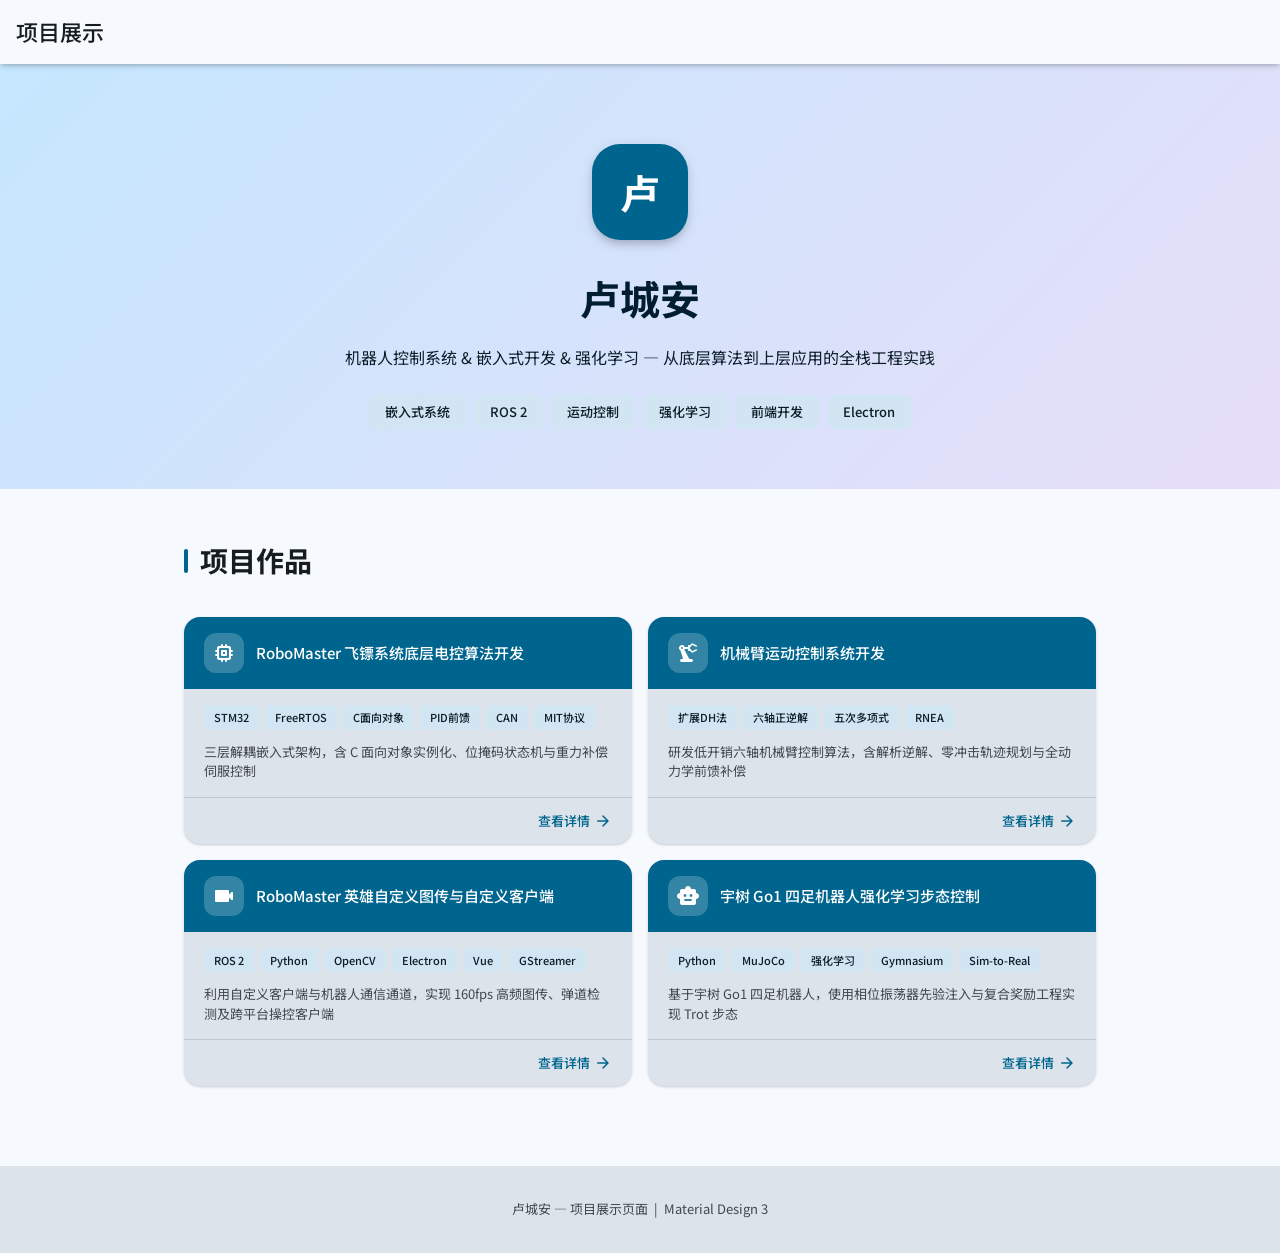
==== index.html @ 8b9c4f70 "初始化项目展示网页 — MD3风格多页面结构 - index.html: 主页摘要卡片导航 - project1-4.html: 四个项目独立详情页 - style.css: 共享MD3样式系统 - " ====
<!DOCTYPE html>
<html lang="zh-CN">
<head>
  <meta charset="UTF-8">
  <meta name="viewport" content="width=device-width, initial-scale=1.0">
  <title>卢城安 - 项目展示</title>
  <link rel="preconnect" href="https://fonts.googleapis.com">
  <link rel="preconnect" href="https://fonts.gstatic.com" crossorigin>
  <link href="https://fonts.googleapis.com/css2?family=Noto+Sans+SC:wght@300;400;500;700&display=swap" rel="stylesheet">
  <link href="https://fonts.googleapis.com/icon?family=Material+Icons+Round" rel="stylesheet">
  <link rel="stylesheet" href="style.css">
</head>
<body>

  <!-- Top App Bar -->
  <header class="top-app-bar">
    <span class="title">项目展示</span>
  </header>

  <!-- Hero -->
  <section class="hero">
    <div class="hero-avatar">卢</div>
    <h1 class="hero-name">卢城安</h1>
    <p class="hero-subtitle">机器人控制系统 & 嵌入式开发 & 强化学习 — 从底层算法到上层应用的全栈工程实践</p>
    <div class="hero-tags">
      <span class="hero-tag">嵌入式系统</span>
      <span class="hero-tag">ROS 2</span>
      <span class="hero-tag">运动控制</span>
      <span class="hero-tag">强化学习</span>
      <span class="hero-tag">前端开发</span>
      <span class="hero-tag">Electron</span>
    </div>
  </section>

  <!-- Projects -->
  <section class="projects-section">
    <h2 class="section-title">项目作品</h2>
    <div class="projects-grid">

      <!-- 1. 飞镖 -->
      <a class="summary-card" href="project1.html">
        <div class="summary-card-header">
          <div class="summary-card-icon"><span class="material-icons-round">memory</span></div>
          <div class="summary-card-title">RoboMaster 飞镖系统底层电控算法开发</div>
        </div>
        <div class="summary-card-body">
          <div class="summary-card-tech">
            <span class="tech-chip">STM32</span>
            <span class="tech-chip">FreeRTOS</span>
            <span class="tech-chip">C面向对象</span>
            <span class="tech-chip">PID前馈</span>
            <span class="tech-chip">CAN</span>
            <span class="tech-chip">MIT协议</span>
          </div>
          <p class="summary-card-desc">三层解耦嵌入式架构，含 C 面向对象实例化、位掩码状态机与重力补偿伺服控制</p>
        </div>
        <div class="summary-card-footer">
          <span>查看详情</span>
          <span class="material-icons-round">arrow_forward</span>
        </div>
      </a>

      <!-- 2. 机械臂 -->
      <a class="summary-card" href="project2.html">
        <div class="summary-card-header">
          <div class="summary-card-icon"><span class="material-icons-round">precision_manufacturing</span></div>
          <div class="summary-card-title">机械臂运动控制系统开发</div>
        </div>
        <div class="summary-card-body">
          <div class="summary-card-tech">
            <span class="tech-chip">扩展DH法</span>
            <span class="tech-chip">六轴正逆解</span>
            <span class="tech-chip">五次多项式</span>
            <span class="tech-chip">RNEA</span>
          </div>
          <p class="summary-card-desc">研发低开销六轴机械臂控制算法，含解析逆解、零冲击轨迹规划与全动力学前馈补偿</p>
        </div>
        <div class="summary-card-footer">
          <span>查看详情</span>
          <span class="material-icons-round">arrow_forward</span>
        </div>
      </a>

      <!-- 3. 英雄 -->
      <a class="summary-card" href="project3.html">
        <div class="summary-card-header">
          <div class="summary-card-icon"><span class="material-icons-round">videocam</span></div>
          <div class="summary-card-title">RoboMaster 英雄自定义图传与自定义客户端</div>
        </div>
        <div class="summary-card-body">
          <div class="summary-card-tech">
            <span class="tech-chip">ROS 2</span>
            <span class="tech-chip">Python</span>
            <span class="tech-chip">OpenCV</span>
            <span class="tech-chip">Electron</span>
            <span class="tech-chip">Vue</span>
            <span class="tech-chip">GStreamer</span>
          </div>
          <p class="summary-card-desc">利用自定义客户端与机器人通信通道，实现 160fps 高频图传、弹道检测及跨平台操控客户端</p>
        </div>
        <div class="summary-card-footer">
          <span>查看详情</span>
          <span class="material-icons-round">arrow_forward</span>
        </div>
      </a>

      <!-- 4. 宇树 -->
      <a class="summary-card" href="project4.html">
        <div class="summary-card-header">
          <div class="summary-card-icon"><span class="material-icons-round">smart_toy</span></div>
          <div class="summary-card-title">宇树 Go1 四足机器人强化学习步态控制</div>
        </div>
        <div class="summary-card-body">
          <div class="summary-card-tech">
            <span class="tech-chip">Python</span>
            <span class="tech-chip">MuJoCo</span>
            <span class="tech-chip">强化学习</span>
            <span class="tech-chip">Gymnasium</span>
            <span class="tech-chip">Sim-to-Real</span>
          </div>
          <p class="summary-card-desc">基于宇树 Go1 四足机器人，使用相位振荡器先验注入与复合奖励工程实现 Trot 步态</p>
        </div>
        <div class="summary-card-footer">
          <span>查看详情</span>
          <span class="material-icons-round">arrow_forward</span>
        </div>
      </a>

    </div>
  </section>

  <!-- Footer -->
  <footer class="footer">
    <p>卢城安 — 项目展示页面 &nbsp;|&nbsp; Material Design 3</p>
  </footer>

  <!-- FAB -->
  <div class="fab" onclick="window.scrollTo({top:0,behavior:'smooth'})" title="返回顶部">
    <span class="material-icons-round">arrow_upward</span>
  </div>

  <script>
    // Ripple on cards
    document.querySelectorAll('.summary-card').forEach(card => {
      card.addEventListener('click', function(e) {
        const rect = this.getBoundingClientRect();
        const ripple = document.createElement('span');
        ripple.className = 'ripple';
        const size = Math.max(rect.width, rect.height);
        ripple.style.width = ripple.style.height = size + 'px';
        ripple.style.left = (e.clientX - rect.left - size/2) + 'px';
        ripple.style.top = (e.clientY - rect.top - size/2) + 'px';
        this.appendChild(ripple);
        setTimeout(() => ripple.remove(), 600);
      });
    });

    // FAB visibility
    const fab = document.querySelector('.fab');
    window.addEventListener('scroll', () => {
      fab.style.opacity = window.scrollY > 300 ? '1' : '0';
      fab.style.pointerEvents = window.scrollY > 300 ? 'auto' : 'none';
    });
    fab.style.opacity = '0';
    fab.style.pointerEvents = 'none';
  </script>
</body>
</html>
---- style.css ----
/* ===== MD3 Color System ===== */
:root {
  --md-primary: #00658e;
  --md-on-primary: #ffffff;
  --md-primary-container: #c5e7ff;
  --md-on-primary-container: #001e2d;
  --md-secondary: #4f616e;
  --md-on-secondary: #ffffff;
  --md-secondary-container: #d2e5f2;
  --md-on-secondary-container: #0a1e28;
  --md-tertiary: #615a7c;
  --md-on-tertiary: #ffffff;
  --md-tertiary-container: #e7def8;
  --md-on-tertiary-container: #1d1635;
  --md-surface: #f6fafe;
  --md-on-surface: #171c1f;
  --md-surface-variant: #dde3ea;
  --md-surface-variant-low: #f0f3f7;
  --md-on-surface-variant: #41484d;
  --md-outline: #717880;
  --md-outline-variant: #c1c7ce;
  --md-elevation-1: 0 1px 3px 0 rgba(0,0,0,0.15), 0 1px 2px -1px rgba(0,0,0,0.15);
  --md-elevation-2: 0 2px 6px 0 rgba(0,0,0,0.15), 0 3px 4px -2px rgba(0,0,0,0.15);
  --md-elevation-3: 0 4px 12px 0 rgba(0,0,0,0.15), 0 6px 8px -4px rgba(0,0,0,0.15);
  --md-radius-xs: 4px;
  --md-radius-sm: 8px;
  --md-radius-md: 12px;
  --md-radius-lg: 16px;
  --md-radius-xl: 28px;
  --md-radius-full: 9999px;
}
@media (prefers-color-scheme: dark) {
  :root {
    --md-primary: #7cd2ff;
    --md-on-primary: #00344d;
    --md-primary-container: #004c6c;
    --md-on-primary-container: #c5e7ff;
    --md-secondary: #b6c9d7;
    --md-on-secondary: #21323e;
    --md-secondary-container: #32424e;
    --md-on-secondary-container: #d2e5f2;
    --md-tertiary: #cac1e5;
    --md-on-tertiary: #322b4a;
    --md-tertiary-container: #494162;
    --md-on-tertiary-container: #e7def8;
    --md-surface: #0e1316;
    --md-on-surface: #e0e3e6;
    --md-surface-variant: #41484d;
    --md-surface-variant-low: #1c2024;
    --md-on-surface-variant: #c1c7ce;
    --md-outline: #8b9198;
    --md-outline-variant: #41484d;
    --md-elevation-1: 0 1px 3px 0 rgba(0,0,0,0.3), 0 1px 2px -1px rgba(0,0,0,0.3);
    --md-elevation-2: 0 2px 6px 0 rgba(0,0,0,0.3), 0 3px 4px -2px rgba(0,0,0,0.3);
    --md-elevation-3: 0 4px 12px 0 rgba(0,0,0,0.3), 0 6px 8px -4px rgba(0,0,0,0.3);
  }
}

/* ===== Base ===== */
*, *::before, *::after { box-sizing: border-box; margin: 0; padding: 0; }
html { scroll-behavior: smooth; }
body {
  font-family: 'Noto Sans SC', system-ui, sans-serif;
  background: var(--md-surface);
  color: var(--md-on-surface);
  line-height: 1.7;
  min-height: 100vh;
  -webkit-font-smoothing: antialiased;
}

/* ===== Top App Bar ===== */
.top-app-bar {
  position: sticky;
  top: 0;
  z-index: 50;
  background: var(--md-surface);
  height: 64px;
  display: flex;
  align-items: center;
  padding: 0 16px;
  gap: 8px;
  box-shadow: var(--md-elevation-2);
}
.top-app-bar .title {
  font-size: 22px;
  font-weight: 500;
  color: var(--md-on-surface);
}
.top-app-bar .icon-btn {
  width: 48px; height: 48px;
  display: flex; align-items: center; justify-content: center;
  border-radius: var(--md-radius-full);
  color: var(--md-on-surface-variant);
  transition: background 0.2s;
  cursor: pointer;
  text-decoration: none;
}
.top-app-bar .icon-btn:hover { background: rgba(28,27,31,0.08); }

/* ===== Hero ===== */
.hero {
  padding: 80px 24px 60px;
  text-align: center;
  background: linear-gradient(135deg, var(--md-primary-container), var(--md-tertiary-container));
}
.hero-avatar {
  width: 96px; height: 96px;
  background: var(--md-primary);
  color: var(--md-on-primary);
  border-radius: var(--md-radius-xl);
  display: inline-flex; align-items: center; justify-content: center;
  font-size: 40px; font-weight: 700;
  margin-bottom: 24px;
  box-shadow: var(--md-elevation-3);
}
.hero-name {
  font-size: 40px;
  font-weight: 700;
  color: var(--md-on-primary-container);
  margin-bottom: 12px;
}
.hero-subtitle {
  font-size: 16px;
  color: var(--md-on-secondary-container);
  max-width: 600px;
  margin: 0 auto;
  font-weight: 400;
}
.hero-tags {
  display: flex;
  justify-content: center;
  gap: 8px;
  margin-top: 24px;
  flex-wrap: wrap;
}
.hero-tag {
  background: var(--md-secondary-container);
  color: var(--md-on-secondary-container);
  padding: 6px 16px;
  border-radius: var(--md-radius-sm);
  font-size: 13px;
  font-weight: 500;
}

/* ===== Section Title ===== */
.section-title {
  font-size: 28px;
  font-weight: 700;
  color: var(--md-on-surface);
  margin-bottom: 32px;
  padding-left: 16px;
  position: relative;
}
.section-title::before {
  content: '';
  position: absolute;
  left: 0; top: 50%;
  width: 4px; height: 24px;
  background: var(--md-primary);
  border-radius: 2px;
  transform: translateY(-50%);
}

/* ===== Projects Grid (Main Page) ===== */
.projects-section {
  max-width: 960px;
  margin: 0 auto;
  padding: 48px 24px 80px;
}
.projects-grid {
  display: grid;
  grid-template-columns: 1fr;
  gap: 16px;
}
@media (min-width: 720px) {
  .projects-grid { grid-template-columns: repeat(2, 1fr); }
}

/* ===== Small Summary Card ===== */
.summary-card {
  background: var(--md-surface-variant);
  border-radius: var(--md-radius-lg);
  overflow: hidden;
  box-shadow: var(--md-elevation-1);
  transition: box-shadow 0.3s, transform 0.2s;
  cursor: pointer;
  position: relative;
  display: flex;
  flex-direction: column;
  text-decoration: none;
  color: inherit;
}
.summary-card:hover {
  box-shadow: var(--md-elevation-3);
  transform: translateY(-4px);
}
.summary-card-header {
  background: var(--md-primary);
  color: var(--md-on-primary);
  padding: 16px 20px;
  display: flex;
  align-items: center;
  gap: 12px;
}
.summary-card-icon {
  width: 40px; height: 40px;
  background: rgba(255,255,255,0.2);
  border-radius: var(--md-radius-md);
  display: flex; align-items: center; justify-content: center;
  font-size: 22px;
}
.summary-card-title {
  font-size: 15px;
  font-weight: 500;
  line-height: 1.35;
}
.summary-card-body {
  padding: 16px 20px;
  display: flex;
  flex-direction: column;
  gap: 12px;
  flex: 1;
}
.summary-card-tech {
  display: flex;
  gap: 6px;
  flex-wrap: wrap;
}
.tech-chip {
  background: var(--md-secondary-container);
  color: var(--md-on-secondary-container);
  padding: 3px 10px;
  border-radius: var(--md-radius-xs);
  font-size: 11px;
  font-weight: 500;
}
.summary-card-desc {
  font-size: 13px;
  color: var(--md-on-surface-variant);
  line-height: 1.5;
}
.summary-card-footer {
  display: flex;
  align-items: center;
  justify-content: flex-end;
  padding: 12px 20px;
  border-top: 1px solid var(--md-outline-variant);
  color: var(--md-primary);
  font-size: 13px;
  font-weight: 500;
  gap: 4px;
}
.summary-card-footer .material-icons-round { font-size: 18px; }

/* ===== Scroll animation ===== */
.summary-card {
  opacity: 0;
  transform: translateY(20px);
  animation: cardIn 0.5s forwards;
}
.summary-card:nth-child(1) { animation-delay: 0.1s; }
.summary-card:nth-child(2) { animation-delay: 0.2s; }
.summary-card:nth-child(3) { animation-delay: 0.3s; }
.summary-card:nth-child(4) { animation-delay: 0.4s; }
@keyframes cardIn {
  to { opacity: 1; transform: translateY(0); }
}

/* ===== Ripple ===== */
.ripple {
  position: absolute;
  border-radius: 50%;
  background: rgba(0,101,142,0.12);
  transform: scale(0);
  animation: rippleAnim 0.6s linear;
  pointer-events: none;
}
@keyframes rippleAnim {
  to { transform: scale(4); opacity: 0; }
}

/* ===== Detail Page ===== */
.detail-page {
  max-width: 900px;
  margin: 0 auto;
  padding: 32px 24px 80px;
}
.detail-hero {
  background: var(--md-primary);
  color: var(--md-on-primary);
  padding: 32px 28px;
  border-radius: var(--md-radius-lg);
  display: flex;
  align-items: center;
  gap: 20px;
  margin-bottom: 32px;
  box-shadow: var(--md-elevation-2);
}
.detail-hero-icon {
  width: 56px; height: 56px;
  background: rgba(255,255,255,0.2);
  border-radius: var(--md-radius-md);
  display: flex; align-items: center; justify-content: center;
  font-size: 28px;
}
.detail-hero-text { flex: 1; }
.detail-hero-title {
  font-size: 24px;
  font-weight: 700;
  line-height: 1.4;
  margin-bottom: 8px;
}
.detail-hero-subtitle {
  font-size: 14px;
  opacity: 0.85;
}
.detail-hero-tech {
  display: flex;
  gap: 6px;
  flex-wrap: wrap;
  margin-top: 12px;
}
.detail-hero-tech .tech-chip {
  background: rgba(255,255,255,0.2);
  color: var(--md-on-primary);
}

/* ===== Detail Sections ===== */
.detail-section {
  background: var(--md-surface-variant);
  border-radius: var(--md-radius-lg);
  padding: 24px;
  margin-bottom: 24px;
  box-shadow: var(--md-elevation-1);
}
.detail-section-title {
  font-size: 18px;
  font-weight: 700;
  color: var(--md-primary);
  margin-bottom: 16px;
  display: flex;
  align-items: center;
  gap: 8px;
}
.detail-section-title .material-icons-round {
  font-size: 20px;
}
.detail-subsection {
  margin-bottom: 20px;
}
.detail-subsection:last-child { margin-bottom: 0; }
.detail-subsection-title {
  font-size: 15px;
  font-weight: 600;
  color: var(--md-on-surface);
  margin-bottom: 8px;
}
.detail-text {
  font-size: 14px;
  color: var(--md-on-surface-variant);
  line-height: 1.8;
}

/* ===== Bullet Points ===== */
.bullet-list {
  list-style: none;
}
.bullet-list li {
  position: relative;
  padding-left: 24px;
  margin-bottom: 12px;
  font-size: 14px;
  color: var(--md-on-surface);
  line-height: 1.7;
}
.bullet-list li::before {
  content: '';
  position: absolute;
  left: 0; top: 8px;
  width: 8px; height: 8px;
  background: var(--md-primary);
  border-radius: var(--md-radius-full);
}

/* ===== Code Block (with Prism.js) ===== */
.code-block {
  border-radius: var(--md-radius-sm);
  margin: 12px 0;
  border: 1px solid rgba(255,255,255,0.08);
  font-size: 13px;
  line-height: 1.55;
}
/* Prism overrides: match our padding/rounding */
pre.code-block[class*="language-"] {
  padding: 16px 20px;
  margin: 12px 0;
  border-radius: var(--md-radius-sm);
  border: 1px solid rgba(255,255,255,0.08);
  font-size: 13px;
  line-height: 1.55;
  overflow-x: auto;
}
code[class*="language-"] {
  font-family: 'Courier New', Consolas, monospace;
  font-size: 13px;
}

/* ===== Tables ===== */
.detail-table {
  width: 100%;
  border-collapse: collapse;
  margin: 12px 0;
  font-size: 13px;
}
.detail-table th {
  background: var(--md-primary-container);
  color: var(--md-on-primary-container);
  padding: 10px 16px;
  text-align: left;
  font-weight: 500;
  border-radius: var(--md-radius-xs);
}
.detail-table td {
  padding: 10px 16px;
  color: var(--md-on-surface-variant);
  border-bottom: 1px solid var(--md-outline-variant);
}
.detail-table tr:last-child td { border-bottom: none; }

/* ===== Media Section ===== */
.detail-media {
  background: var(--md-surface-variant);
  border-radius: var(--md-radius-lg);
  padding: 24px;
  margin-bottom: 24px;
  box-shadow: var(--md-elevation-1);
}
.detail-media-title {
  font-size: 18px;
  font-weight: 700;
  color: var(--md-primary);
  margin-bottom: 16px;
  display: flex;
  align-items: center;
  gap: 8px;
}
.detail-media-title .material-icons-round { font-size: 20px; }
.detail-media video,
.detail-media img {
  width: 100%;
  border-radius: var(--md-radius-md);
  box-shadow: var(--md-elevation-1);
}
.media-grid {
  display: grid;
  gap: 16px;
  grid-template-columns: 1fr;
}
@media (min-width: 560px) {
  .media-grid.grid-2 { grid-template-columns: 1fr 1fr; }
}
.media-item-title {
  font-size: 13px;
  color: var(--md-outline);
  margin-bottom: 8px;
  font-weight: 500;
}

/* ===== FAB ===== */
.fab {
  position: fixed;
  bottom: 24px;
  right: 24px;
  width: 56px; height: 56px;
  background: var(--md-primary-container);
  color: var(--md-on-primary-container);
  border-radius: var(--md-radius-lg);
  display: flex; align-items: center; justify-content: center;
  box-shadow: var(--md-elevation-3);
  cursor: pointer;
  transition: box-shadow 0.2s, transform 0.2s, opacity 0.3s;
  z-index: 40;
}
.fab:hover {
  box-shadow: 0 8px 16px rgba(0,0,0,0.2);
  transform: scale(1.05);
}

/* ===== Footer ===== */
.footer {
  background: var(--md-surface-variant);
  text-align: center;
  padding: 32px 24px;
  font-size: 13px;
  color: var(--md-on-surface-variant);
}

/* ===== Page Transition ===== */
.page-enter {
  animation: pageSlideIn 0.35s ease forwards;
}
@keyframes pageSlideIn {
  from { opacity: 0; transform: translateX(40px); }
  to { opacity: 1; transform: translateX(0); }
}
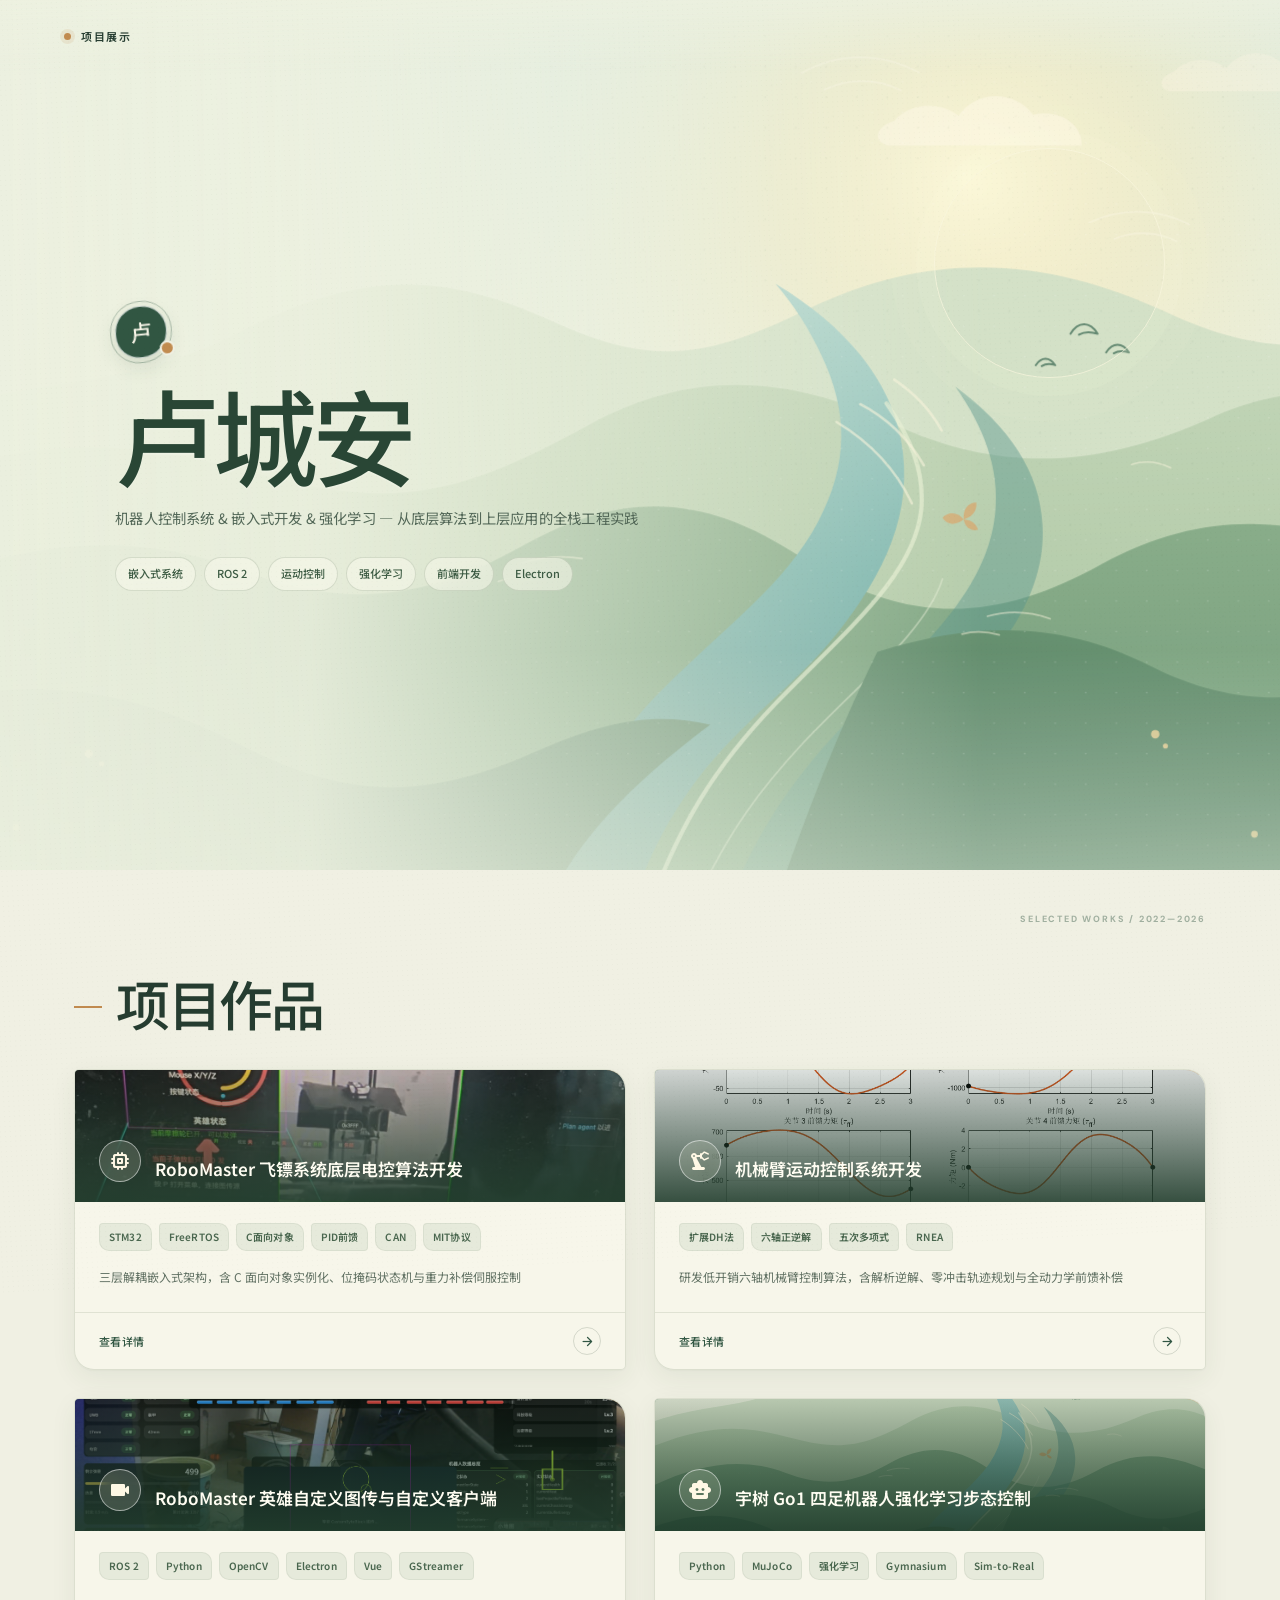
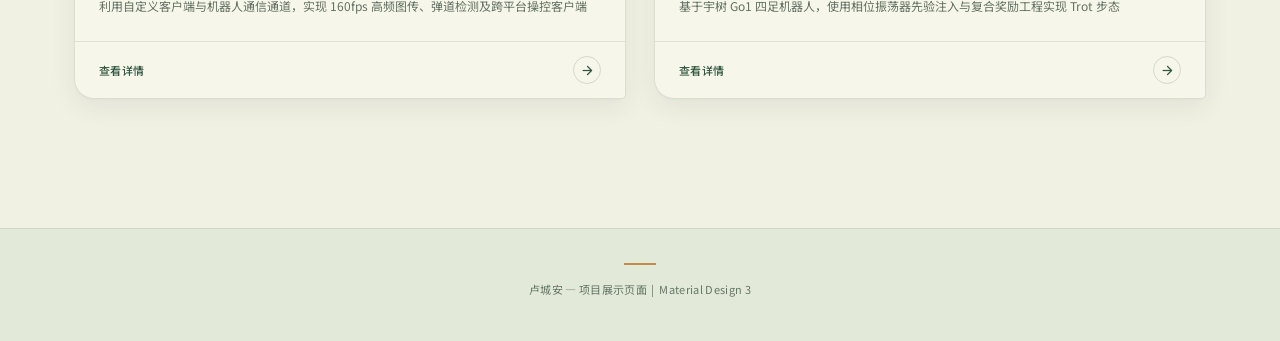
==== commit a32013d2: "Apply storybook-inspired visual system while preserving portfolio content" ====
--- a/index.html
+++ b/index.html
@@ -6,11 +6,12 @@
   <title>卢城安 - 项目展示</title>
   <link rel="preconnect" href="https://fonts.googleapis.com">
   <link rel="preconnect" href="https://fonts.gstatic.com" crossorigin>
-  <link href="https://fonts.googleapis.com/css2?family=Noto+Sans+SC:wght@300;400;500;700&display=swap" rel="stylesheet">
+  <link href="https://fonts.googleapis.com/css2?family=DM+Sans:wght@400;500;600;700&family=Playfair+Display:ital,wght@0,500;0,600;1,500;1,600&family=Noto+Sans+SC:wght@300;400;500;600;700&display=swap" rel="stylesheet">
   <link href="https://fonts.googleapis.com/icon?family=Material+Icons+Round" rel="stylesheet">
   <link rel="stylesheet" href="style.css">
+  <link rel="stylesheet" href="portfolio.css">
 </head>
-<body>
+<body class="portfolio-home">
 
   <!-- Top App Bar -->
   <header class="top-app-bar">
@@ -164,5 +165,6 @@
     fab.style.opacity = '0';
     fab.style.pointerEvents = 'none';
   </script>
+  <script defer src="portfolio.js"></script>
 </body>
 </html>
--- a/portfolio.css
+++ b/portfolio.css
@@ -0,0 +1,739 @@
+/* ProjectShow — storybook-inspired visual system
+   Content and navigation remain in the original HTML pages. */
+:root {
+  color-scheme: light;
+  --paper: #f0f0e3;
+  --paper-light: #f8f6eb;
+  --paper-deep: #e1e8d5;
+  --ink: #253c30;
+  --ink-soft: #53695a;
+  --ink-muted: #788676;
+  --moss: #58795d;
+  --moss-deep: #315642;
+  --moss-pale: #dce7d4;
+  --water: #8dbab2;
+  --gold: #c18b4f;
+  --line: rgba(43, 66, 49, .17);
+  --line-strong: rgba(43, 66, 49, .28);
+  --shadow-soft: 0 18px 50px rgba(48, 70, 48, .08);
+  --shadow-card: 0 8px 26px rgba(48, 70, 48, .07), 0 1px 2px rgba(48, 70, 48, .04);
+  --ease-book: cubic-bezier(.22, 1, .36, 1);
+  --md-primary: var(--moss-deep);
+  --md-on-primary: #fffdf3;
+  --md-primary-container: var(--moss-pale);
+  --md-on-primary-container: var(--ink);
+  --md-secondary: var(--ink-soft);
+  --md-on-secondary: #fffdf3;
+  --md-secondary-container: #e4e8d9;
+  --md-on-secondary-container: var(--ink);
+  --md-tertiary: #94744e;
+  --md-on-tertiary: #fffdf3;
+  --md-tertiary-container: #f0e1c8;
+  --md-on-tertiary-container: #4b3928;
+  --md-surface: var(--paper);
+  --md-on-surface: var(--ink);
+  --md-surface-variant: var(--paper-light);
+  --md-surface-variant-low: #eeefe2;
+  --md-on-surface-variant: var(--ink-soft);
+  --md-outline: var(--ink-muted);
+  --md-outline-variant: var(--line);
+  --md-elevation-1: var(--shadow-card);
+  --md-elevation-2: var(--shadow-soft);
+  --md-elevation-3: 0 20px 50px rgba(48, 70, 48, .14);
+  --md-radius-xs: 6px;
+  --md-radius-sm: 10px;
+  --md-radius-md: 16px;
+  --md-radius-lg: 22px;
+  --md-radius-xl: 32px;
+  --md-radius-full: 9999px;
+}
+
+* { box-sizing: border-box; }
+html {
+  scroll-behavior: smooth;
+  background: var(--paper);
+  scrollbar-color: #a6b99d #e8ebdd;
+}
+body {
+  min-height: 100vh;
+  color: var(--ink);
+  background:
+    radial-gradient(ellipse at 12% 7%, rgba(255,255,255,.64), transparent 32rem),
+    radial-gradient(ellipse at 92% 38%, rgba(220,231,212,.42), transparent 35rem),
+    var(--paper);
+  font-family: "Noto Sans SC", "DM Sans", system-ui, sans-serif;
+  line-height: 1.75;
+  -webkit-font-smoothing: antialiased;
+  text-rendering: optimizeLegibility;
+}
+body::after {
+  position: fixed;
+  z-index: 80;
+  inset: -40%;
+  content: "";
+  pointer-events: none;
+  opacity: .12;
+  background-image: radial-gradient(rgba(45,65,45,.24) .55px, transparent .8px), radial-gradient(rgba(255,255,255,.7) .65px, transparent .95px);
+  background-size: 5px 5px, 9px 9px;
+  background-position: 0 0, 2px 4px;
+  mix-blend-mode: multiply;
+  transform: rotate(-3deg);
+}
+a { color: inherit; }
+button, a { -webkit-tap-highlight-color: transparent; }
+button:focus-visible, a:focus-visible {
+  outline: 2px solid var(--gold);
+  outline-offset: 4px;
+}
+::selection { color: #fffdf3; background: #58795d; }
+
+/* A light, editorial navigation bar */
+.top-app-bar {
+  position: sticky;
+  top: 0;
+  z-index: 50;
+  height: 68px;
+  padding: 0 clamp(20px, 5vw, 78px);
+  display: flex;
+  align-items: center;
+  gap: 14px;
+  color: var(--ink);
+  background: rgba(240, 240, 227, .78);
+  border-bottom: 1px solid rgba(43,66,49,.09);
+  box-shadow: none;
+  backdrop-filter: blur(18px) saturate(1.1);
+  -webkit-backdrop-filter: blur(18px) saturate(1.1);
+}
+.top-app-bar .title {
+  color: var(--ink);
+  font-size: 12px;
+  font-weight: 600;
+  letter-spacing: .08em;
+}
+.top-app-bar .title::before {
+  display: inline-block;
+  width: 7px;
+  height: 7px;
+  margin: 0 10px 1px 0;
+  border-radius: 50%;
+  background: var(--gold);
+  box-shadow: 0 0 0 4px rgba(193,139,79,.13);
+  content: "";
+}
+.top-app-bar .icon-btn {
+  width: 38px;
+  height: 38px;
+  border: 1px solid var(--line);
+  border-radius: 50%;
+  color: var(--ink);
+  background: rgba(255,255,255,.3);
+  transition: transform .35s var(--ease-book), background .25s, border-color .25s;
+}
+.top-app-bar .icon-btn:hover {
+  transform: translateX(-3px);
+  border-color: var(--line-strong);
+  background: rgba(255,255,255,.7);
+}
+
+/* Homepage: illustrated cover scene */
+.portfolio-home {
+  background: var(--paper);
+}
+.portfolio-home .top-app-bar {
+  position: absolute;
+  inset: 0 0 auto;
+  height: 74px;
+  background: linear-gradient(180deg, rgba(237,241,224,.72), rgba(237,241,224,0));
+  border: 0;
+  backdrop-filter: none;
+  -webkit-backdrop-filter: none;
+}
+.portfolio-home .top-app-bar .title {
+  font-size: 11px;
+  letter-spacing: .14em;
+  text-transform: uppercase;
+}
+.portfolio-home .hero {
+  position: relative;
+  isolation: isolate;
+  min-height: min(870px, 100svh);
+  min-height: max(690px, min(870px, 100svh));
+  display: flex;
+  flex-direction: column;
+  align-items: flex-start;
+  justify-content: center;
+  padding: clamp(112px, 15vh, 160px) clamp(24px, 9vw, 150px) clamp(100px, 12vh, 130px);
+  text-align: left;
+  overflow: hidden;
+  color: var(--ink);
+  background: linear-gradient(135deg, #e3ecdf 0%, #edf0df 55%, #d9e5d2 100%);
+}
+.portfolio-home .hero::before {
+  position: absolute;
+  z-index: -2;
+  inset: -1.8%;
+  content: "";
+  background-image:
+    linear-gradient(90deg, rgba(237,241,224,.97) 0%, rgba(237,241,224,.91) 26%, rgba(237,241,224,.58) 44%, rgba(237,241,224,.06) 75%),
+    linear-gradient(0deg, rgba(219,232,210,.62), transparent 27%),
+    url("asset/portfolio-landscape.svg");
+  background-size: cover;
+  background-position: center 55%;
+  transform: translate3d(var(--scene-x, 0px), var(--scene-y, 0px), 0) scale(1.035);
+  transition: transform .4s ease-out;
+  will-change: transform;
+}
+.portfolio-home .hero::after {
+  position: absolute;
+  z-index: -1;
+  top: 17%;
+  right: 9%;
+  width: clamp(120px, 18vw, 260px);
+  aspect-ratio: 1;
+  border: 1px solid rgba(250,247,222,.7);
+  border-radius: 50%;
+  box-shadow: 0 0 0 18px rgba(250,247,222,.08), 0 0 0 44px rgba(250,247,222,.06);
+  content: "";
+  pointer-events: none;
+}
+.portfolio-home .hero-avatar {
+  position: relative;
+  display: inline-flex;
+  width: 52px;
+  height: 52px;
+  align-items: center;
+  justify-content: center;
+  margin: 0 0 26px;
+  color: #f7f4e7;
+  background: var(--moss-deep);
+  border: 1px solid rgba(255,255,255,.7);
+  border-radius: 50% 46% 51% 44%;
+  outline: 1px solid rgba(49,86,66,.34);
+  outline-offset: 4px;
+  box-shadow: 0 8px 20px rgba(49,86,66,.14);
+  font-family: "Playfair Display", "Noto Sans SC", serif;
+  font-size: 22px;
+  font-weight: 500;
+  transform: rotate(-6deg);
+}
+.portfolio-home .hero-avatar::after {
+  position: absolute;
+  right: -7px;
+  bottom: -1px;
+  width: 15px;
+  height: 15px;
+  border: 2px solid var(--paper);
+  border-radius: 50%;
+  background: var(--gold);
+  content: "";
+}
+.portfolio-home .hero-name {
+  margin: 0 0 16px;
+  color: #294635;
+  font-family: "Playfair Display", "Noto Sans SC", Georgia, serif;
+  font-size: clamp(58px, 8.2vw, 112px);
+  font-weight: 500;
+  line-height: .98;
+  letter-spacing: -.065em;
+  text-shadow: 0 2px 0 rgba(255,255,255,.18);
+}
+.portfolio-home .hero-subtitle {
+  max-width: 570px;
+  margin: 0;
+  color: #526757;
+  font-size: clamp(13px, 1.12vw, 15px);
+  font-weight: 400;
+  line-height: 2.05;
+  letter-spacing: .015em;
+}
+.portfolio-home .hero-tags {
+  max-width: 570px;
+  justify-content: flex-start;
+  gap: 8px;
+  margin-top: 25px;
+}
+.portfolio-home .hero-tag {
+  padding: 6px 12px;
+  color: #3c5b43;
+  background: rgba(250,249,237,.53);
+  border: 1px solid rgba(65,94,67,.16);
+  border-radius: 999px;
+  font-size: 11px;
+  font-weight: 500;
+  backdrop-filter: blur(8px);
+  transition: transform .3s var(--ease-book), background .25s, border-color .25s;
+}
+.portfolio-home .hero-tag:hover {
+  transform: translateY(-3px) rotate(-1deg);
+  border-color: rgba(65,94,67,.35);
+  background: rgba(255,255,247,.86);
+}
+.portfolio-home .hero::marker { display: none; }
+
+/* Section headings and project cards */
+.portfolio-home .projects-section {
+  position: relative;
+  max-width: 1240px;
+  margin: 0 auto;
+  padding: clamp(62px, 8vw, 112px) clamp(22px, 5vw, 54px) clamp(90px, 10vw, 140px);
+}
+.portfolio-home .projects-section::before {
+  position: absolute;
+  top: 42px;
+  right: clamp(22px, 5vw, 54px);
+  color: rgba(49,86,66,.42);
+  font-family: "DM Sans", sans-serif;
+  font-size: 9px;
+  font-weight: 700;
+  letter-spacing: .2em;
+  content: "SELECTED WORKS  /  2022—2026";
+}
+.portfolio-home .section-title {
+  margin: 0 0 32px;
+  padding: 0;
+  color: var(--ink);
+  font-family: "Playfair Display", "Noto Sans SC", Georgia, serif;
+  font-size: clamp(34px, 4.4vw, 54px);
+  font-weight: 500;
+  letter-spacing: -.045em;
+  line-height: 1.2;
+}
+.portfolio-home .section-title::before {
+  position: static;
+  display: inline-block;
+  width: 28px;
+  height: 2px;
+  margin: 0 14px 12px 0;
+  border-radius: 0;
+  background: var(--gold);
+  vertical-align: middle;
+  transform: none;
+}
+.portfolio-home .projects-grid {
+  grid-template-columns: repeat(2, minmax(0, 1fr));
+  gap: clamp(16px, 2.3vw, 28px);
+}
+.portfolio-home .summary-card {
+  --card-rx: 0deg;
+  --card-ry: 0deg;
+  min-width: 0;
+  color: var(--ink);
+  background: rgba(248,246,235,.88);
+  border: 1px solid rgba(69,94,65,.15);
+  border-radius: 5px 20px 5px 20px;
+  box-shadow: var(--shadow-card);
+  overflow: hidden;
+  transform: perspective(1000px) rotateX(var(--card-rx)) rotateY(var(--card-ry));
+  transition: box-shadow .45s var(--ease-book), transform .45s var(--ease-book), border-color .3s;
+  isolation: isolate;
+}
+.portfolio-home .summary-card::before {
+  position: absolute;
+  z-index: -1;
+  top: 0;
+  left: 0;
+  width: 100%;
+  height: 5px;
+  background: linear-gradient(90deg, var(--moss), #b8c9a5 48%, var(--gold));
+  content: "";
+  opacity: .8;
+}
+.portfolio-home .summary-card:hover {
+  border-color: rgba(69,94,65,.32);
+  box-shadow: 0 22px 48px rgba(48,70,48,.14), 0 3px 6px rgba(48,70,48,.04);
+  transform: perspective(1000px) rotateX(var(--card-rx)) rotateY(var(--card-ry)) translateY(-6px);
+}
+.portfolio-home .summary-card-header {
+  position: relative;
+  min-height: 132px;
+  align-items: flex-end;
+  gap: 14px;
+  padding: 26px 24px 20px;
+  color: #fffdf2;
+  background-color: #45694f;
+  background-image: linear-gradient(0deg, rgba(34,62,45,.88), rgba(34,62,45,.1)), url("asset/portfolio-landscape.svg");
+  background-size: cover;
+  background-position: center 58%;
+}
+.portfolio-home .summary-card:nth-child(1) .summary-card-header {
+  background-image: linear-gradient(0deg, rgba(34,62,45,.9), rgba(34,62,45,.16)), url("asset/捕捉弹道.png");
+  background-position: center 47%;
+}
+.portfolio-home .summary-card:nth-child(2) .summary-card-header {
+  background-image: linear-gradient(0deg, rgba(34,62,45,.9), rgba(34,62,45,.16)), url("asset/前馈力矩演示.png");
+  background-position: center 45%;
+}
+.portfolio-home .summary-card:nth-child(3) .summary-card-header {
+  background-image: linear-gradient(0deg, rgba(34,62,45,.91), rgba(34,62,45,.2)), url("asset/自定义客户端.png");
+  background-position: center 42%;
+}
+.portfolio-home .summary-card:nth-child(4) .summary-card-header {
+  background-image: linear-gradient(0deg, rgba(34,62,45,.91), rgba(34,62,45,.15)), url("asset/portfolio-landscape.svg");
+  background-position: 75% 70%;
+}
+.portfolio-home .summary-card-icon {
+  flex: 0 0 42px;
+  width: 42px;
+  height: 42px;
+  border: 1px solid rgba(255,255,255,.52);
+  border-radius: 50%;
+  color: #fff8e5;
+  background: rgba(247,244,224,.16);
+  font-size: 21px;
+  backdrop-filter: blur(8px);
+}
+.portfolio-home .summary-card-title {
+  max-width: 350px;
+  color: #fffdf2;
+  font-size: clamp(14px, 1.35vw, 17px);
+  font-weight: 600;
+  line-height: 1.55;
+  text-wrap: pretty;
+}
+.portfolio-home .summary-card-body {
+  gap: 15px;
+  padding: 21px 24px 24px;
+}
+.portfolio-home .summary-card-tech { gap: 7px; }
+.portfolio-home .tech-chip {
+  padding: 4px 9px;
+  color: #49664e;
+  background: #e6eadb;
+  border: 1px solid rgba(65,94,67,.08);
+  border-radius: 4px 10px 4px 10px;
+  font-size: 10px;
+  font-weight: 600;
+  letter-spacing: .015em;
+}
+.portfolio-home .summary-card-desc {
+  margin: 0;
+  color: #627264;
+  font-size: 12px;
+  line-height: 1.9;
+}
+.portfolio-home .summary-card-footer {
+  justify-content: space-between;
+  padding: 14px 24px;
+  border-top: 1px solid rgba(69,94,65,.13);
+  color: var(--moss-deep);
+  font-size: 11px;
+  letter-spacing: .04em;
+}
+.portfolio-home .summary-card-footer .material-icons-round {
+  display: grid;
+  place-items: center;
+  width: 28px;
+  height: 28px;
+  border: 1px solid var(--line);
+  border-radius: 50%;
+  font-size: 15px;
+  transition: transform .35s var(--ease-book), background .25s, color .25s;
+}
+.portfolio-home .summary-card:hover .summary-card-footer .material-icons-round {
+  color: #fffdf3;
+  background: var(--moss-deep);
+  transform: rotate(-35deg);
+}
+.portfolio-home .ripple { background: rgba(193,139,79,.18); }
+
+/* Editorial footer */
+.footer {
+  position: relative;
+  padding: 34px 24px 42px;
+  color: rgba(41,66,48,.68);
+  background: #e2e9d8;
+  border-top: 1px solid rgba(43,66,49,.1);
+  font-size: 11px;
+  letter-spacing: .03em;
+}
+.footer::before {
+  display: block;
+  width: 32px;
+  height: 2px;
+  margin: 0 auto 15px;
+  background: var(--gold);
+  content: "";
+}
+.footer p { margin: 0; }
+
+/* Detail pages keep all original technical content */
+.portfolio-page .top-app-bar { position: sticky; }
+.portfolio-page .detail-page {
+  max-width: 1120px;
+  padding: clamp(28px, 5vw, 58px) clamp(18px, 4vw, 44px) 100px;
+}
+.portfolio-page .detail-hero {
+  position: relative;
+  isolation: isolate;
+  min-height: 260px;
+  padding: clamp(26px, 4vw, 48px);
+  gap: 22px;
+  align-items: center;
+  color: var(--ink);
+  background:
+    linear-gradient(90deg, rgba(232,239,221,.97) 0%, rgba(232,239,221,.91) 42%, rgba(232,239,221,.53) 100%),
+    url("asset/portfolio-landscape.svg") center 56% / cover;
+  border: 1px solid rgba(68,95,66,.2);
+  border-radius: 5px 28px 5px 28px;
+  box-shadow: var(--shadow-soft);
+  overflow: hidden;
+}
+.portfolio-page .detail-hero::after {
+  position: absolute;
+  z-index: -1;
+  right: -40px;
+  bottom: -140px;
+  width: 360px;
+  height: 360px;
+  border: 1px solid rgba(255,253,235,.68);
+  border-radius: 50%;
+  box-shadow: 0 0 0 22px rgba(255,253,235,.08), 0 0 0 50px rgba(255,253,235,.07);
+  content: "";
+}
+.portfolio-page .detail-hero-icon {
+  flex: 0 0 64px;
+  width: 64px;
+  height: 64px;
+  color: #fff8e5;
+  background: var(--moss-deep);
+  border: 1px solid rgba(255,255,255,.7);
+  border-radius: 50% 45% 50% 45%;
+  box-shadow: 0 8px 22px rgba(49,86,66,.16);
+  font-size: 27px;
+}
+.portfolio-page .detail-hero-title {
+  margin: 0 0 12px;
+  color: #294635;
+  font-family: "Playfair Display", "Noto Sans SC", Georgia, serif;
+  font-size: clamp(24px, 3.3vw, 38px);
+  font-weight: 500;
+  line-height: 1.35;
+  letter-spacing: -.035em;
+}
+.portfolio-page .detail-hero-subtitle {
+  color: #536a58;
+  font-size: 13px;
+  line-height: 1.9;
+}
+.portfolio-page .detail-hero-tech { gap: 7px; margin-top: 19px; }
+.portfolio-page .detail-hero-tech .tech-chip {
+  color: #49664e;
+  background: rgba(249,248,235,.72);
+  border: 1px solid rgba(65,94,67,.12);
+  border-radius: 4px 10px 4px 10px;
+  font-size: 10px;
+}
+.portfolio-page .detail-section,
+.portfolio-page .detail-media {
+  position: relative;
+  padding: clamp(22px, 3.5vw, 38px);
+  margin-bottom: 24px;
+  color: var(--ink);
+  background: rgba(248,246,235,.88);
+  border: 1px solid rgba(69,94,65,.14);
+  border-radius: 5px 22px 5px 22px;
+  box-shadow: var(--shadow-card);
+}
+.portfolio-page .detail-section::before,
+.portfolio-page .detail-media::before {
+  position: absolute;
+  top: 0;
+  left: 28px;
+  width: 44px;
+  height: 3px;
+  background: linear-gradient(90deg, var(--gold), #d9c89d);
+  content: "";
+}
+.portfolio-page .detail-section-title,
+.portfolio-page .detail-media-title {
+  align-items: center;
+  gap: 12px;
+  margin: 0 0 22px;
+  color: var(--moss-deep);
+  font-family: "Playfair Display", "Noto Sans SC", Georgia, serif;
+  font-size: clamp(19px, 2.1vw, 24px);
+  font-weight: 500;
+  line-height: 1.45;
+  letter-spacing: -.02em;
+}
+.portfolio-page .detail-section-title .material-icons-round,
+.portfolio-page .detail-media-title .material-icons-round {
+  display: grid;
+  place-items: center;
+  width: 36px;
+  height: 36px;
+  border: 1px solid rgba(65,94,67,.17);
+  border-radius: 50%;
+  color: var(--moss);
+  background: #e7ecdc;
+  font-size: 18px;
+}
+.portfolio-page .detail-subsection { margin-bottom: 26px; }
+.portfolio-page .detail-subsection-title {
+  margin: 0 0 11px;
+  color: #344f3b;
+  font-size: 15px;
+  font-weight: 700;
+  line-height: 1.6;
+}
+.portfolio-page .detail-text {
+  color: #58695b;
+  font-size: 13px;
+  line-height: 2;
+}
+.portfolio-page .bullet-list li {
+  color: #465b4b;
+  font-size: 13px;
+  line-height: 1.9;
+}
+.portfolio-page .bullet-list li::before {
+  width: 7px;
+  height: 7px;
+  background: var(--gold);
+  box-shadow: 0 0 0 4px rgba(193,139,79,.12);
+}
+.portfolio-page .code-block,
+.portfolio-page pre.code-block[class*="language-"] {
+  margin: 16px 0;
+  padding: 20px 22px;
+  color: #dce9d9;
+  background: #253b30;
+  border: 1px solid rgba(255,255,255,.08);
+  border-radius: 5px 14px 5px 14px;
+  box-shadow: inset 0 1px 0 rgba(255,255,255,.06), 0 10px 24px rgba(31,54,39,.1);
+  font-size: 12px;
+  line-height: 1.75;
+  tab-size: 4;
+}
+.portfolio-page code[class*="language-"] {
+  color: #e5eddc;
+  font-family: "SFMono-Regular", Consolas, "Liberation Mono", monospace;
+  font-size: 12px;
+  text-shadow: none;
+}
+.portfolio-page .detail-table {
+  margin: 18px 0;
+  border-collapse: separate;
+  border-spacing: 0;
+  overflow: hidden;
+  border: 1px solid rgba(69,94,65,.16);
+  border-radius: 5px 14px 5px 14px;
+  background: rgba(255,255,247,.45);
+  font-size: 12px;
+}
+.portfolio-page .detail-table th {
+  color: #fffdf2;
+  background: #496b50;
+  border-radius: 0;
+  padding: 13px 15px;
+  font-weight: 600;
+}
+.portfolio-page .detail-table td {
+  color: #536558;
+  padding: 12px 15px;
+  border-bottom: 1px solid rgba(69,94,65,.12);
+}
+.portfolio-page .detail-table tr:last-child td { border-bottom: 0; }
+.portfolio-page .detail-media video,
+.portfolio-page .detail-media img {
+  display: block;
+  border-radius: 5px 16px 5px 16px;
+  border: 1px solid rgba(69,94,65,.14);
+  box-shadow: 0 10px 28px rgba(48,70,48,.1);
+}
+.portfolio-page .media-item-title {
+  color: var(--ink-soft);
+  font-size: 11px;
+  letter-spacing: .04em;
+}
+.portfolio-page .fab {
+  right: clamp(18px, 3vw, 34px);
+  bottom: clamp(18px, 3vw, 34px);
+  width: 48px;
+  height: 48px;
+  color: #fffdf2;
+  background: var(--moss-deep);
+  border: 1px solid rgba(255,255,255,.6);
+  border-radius: 50%;
+  box-shadow: 0 8px 24px rgba(49,86,66,.2);
+}
+.portfolio-page .fab:hover {
+  box-shadow: 0 12px 30px rgba(49,86,66,.25);
+  transform: translateY(-3px);
+}
+.portfolio-page .footer { margin-top: 0; }
+.page-enter { animation: pagePaperIn .65s var(--ease-book) both; }
+@keyframes pagePaperIn {
+  from { opacity: 0; transform: translateY(10px); }
+  to { opacity: 1; transform: translateY(0); }
+}
+
+/* Scroll reveals are only enabled when the enhancement script is active */
+.has-motion .reveal-on-scroll {
+  opacity: 0;
+  transform: translateY(24px);
+  transition: opacity .8s var(--ease-book), transform .9s var(--ease-book);
+  transition-delay: var(--reveal-delay, 0ms);
+}
+.has-motion .reveal-on-scroll.is-revealed {
+  opacity: 1;
+  transform: translateY(0);
+}
+.has-motion .portfolio-home .hero-avatar { animation: sealAppear .9s .1s var(--ease-book) both; }
+.has-motion .portfolio-home .hero-name { animation: titleAppear .9s .18s var(--ease-book) both; }
+.has-motion .portfolio-home .hero-subtitle { animation: titleAppear .9s .28s var(--ease-book) both; }
+.has-motion .portfolio-home .hero-tags { animation: titleAppear .9s .38s var(--ease-book) both; }
+@keyframes sealAppear { from { opacity: 0; transform: translateY(12px) rotate(-14deg) scale(.9); } to { opacity: 1; transform: translateY(0) rotate(-6deg) scale(1); } }
+@keyframes titleAppear { from { opacity: 0; transform: translateY(18px); } to { opacity: 1; transform: translateY(0); } }
+
+@media (min-width: 1400px) {
+  .portfolio-home .hero { padding-left: max(9vw, calc((100vw - 1260px)/2)); }
+}
+@media (max-width: 760px) {
+  .top-app-bar { height: 60px; padding: 0 18px; }
+  .portfolio-home .top-app-bar { height: 64px; padding: 0 22px; }
+  .portfolio-home .hero {
+    min-height: 760px;
+    min-height: max(710px, 100svh);
+    padding: 112px 26px 100px;
+  }
+  .portfolio-home .hero::before {
+    background-image:
+      linear-gradient(90deg, rgba(237,241,224,.94) 0%, rgba(237,241,224,.79) 48%, rgba(237,241,224,.22) 100%),
+      linear-gradient(0deg, rgba(219,232,210,.7), transparent 34%),
+      url("asset/portfolio-landscape.svg");
+    background-position: 58% center;
+  }
+  .portfolio-home .hero::after { top: 13%; right: -4%; width: 150px; }
+  .portfolio-home .hero-name { font-size: clamp(58px, 13vw, 88px); }
+  .portfolio-home .hero-subtitle { max-width: 440px; font-size: 13px; }
+  .portfolio-home .hero-tags { max-width: 410px; }
+  .portfolio-home .projects-section { padding: 72px 20px 84px; }
+  .portfolio-home .projects-section::before { top: 31px; right: 20px; font-size: 8px; }
+  .portfolio-home .projects-grid { grid-template-columns: 1fr; gap: 18px; }
+  .portfolio-home .summary-card-header { min-height: 118px; }
+  .portfolio-page .detail-page { padding: 24px 16px 76px; }
+  .portfolio-page .detail-hero { align-items: flex-start; gap: 16px; padding: 24px 20px; }
+  .portfolio-page .detail-hero-icon { flex-basis: 48px; width: 48px; height: 48px; font-size: 21px; }
+  .portfolio-page .detail-hero-title { font-size: 23px; }
+  .portfolio-page .detail-section, .portfolio-page .detail-media { padding: 24px 19px; margin-bottom: 17px; }
+  .portfolio-page .detail-section-title, .portfolio-page .detail-media-title { font-size: 20px; }
+  .portfolio-page pre.code-block[class*="language-"] { padding: 15px; font-size: 11px; }
+  .portfolio-page code[class*="language-"] { font-size: 11px; }
+  .portfolio-page .detail-table { display: block; overflow-x: auto; }
+}
+@media (max-width: 420px) {
+  .portfolio-home .hero { padding-right: 20px; padding-left: 20px; }
+  .portfolio-home .hero-name { font-size: 56px; }
+  .portfolio-home .hero-tags { gap: 6px; }
+  .portfolio-home .hero-tag { padding: 5px 9px; font-size: 10px; }
+  .portfolio-home .projects-section::before { letter-spacing: .1em; }
+  .portfolio-page .detail-hero { display: block; }
+  .portfolio-page .detail-hero-icon { margin-bottom: 17px; }
+  .portfolio-page .detail-hero-title { font-size: 21px; }
+}
+@media (prefers-reduced-motion: reduce) {
+  html { scroll-behavior: auto; }
+  *, *::before, *::after { animation-duration: .01ms !important; animation-iteration-count: 1 !important; transition-duration: .01ms !important; }
+  .has-motion .reveal-on-scroll { opacity: 1; transform: none; }
+}
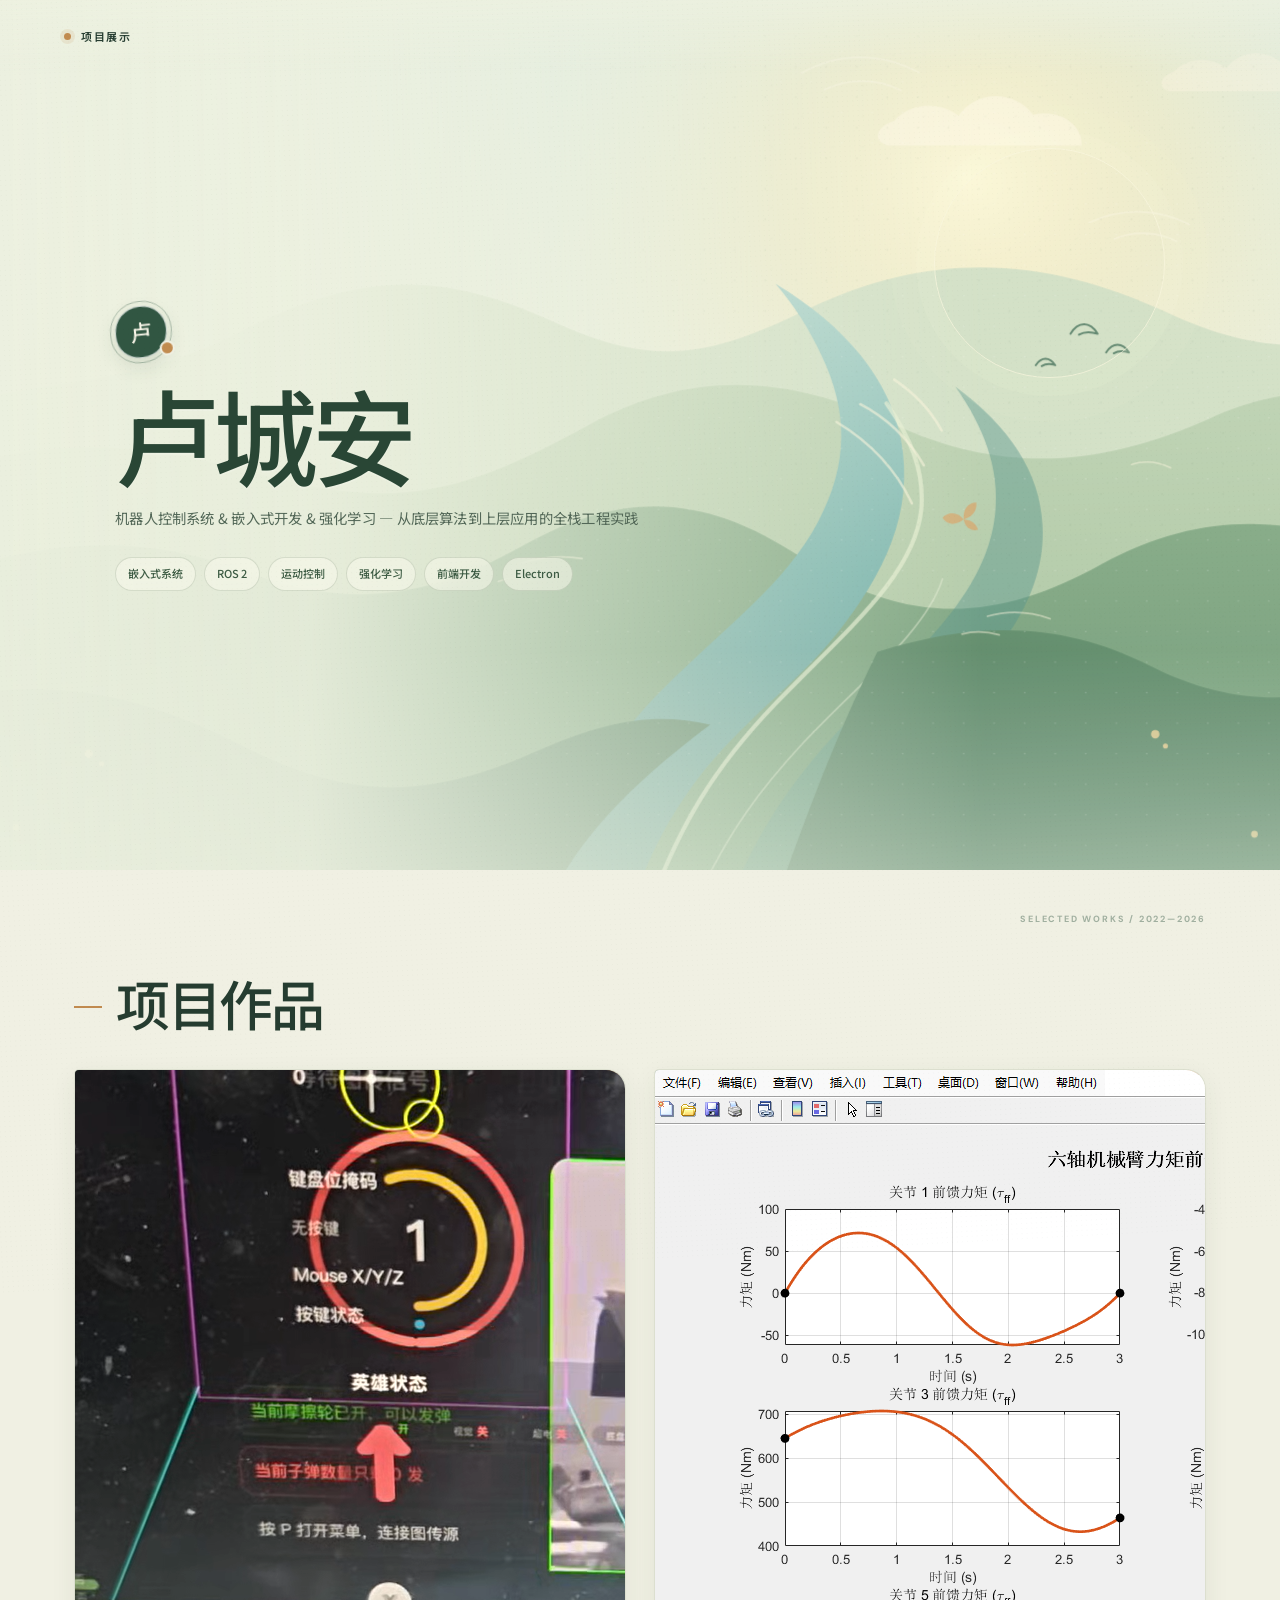
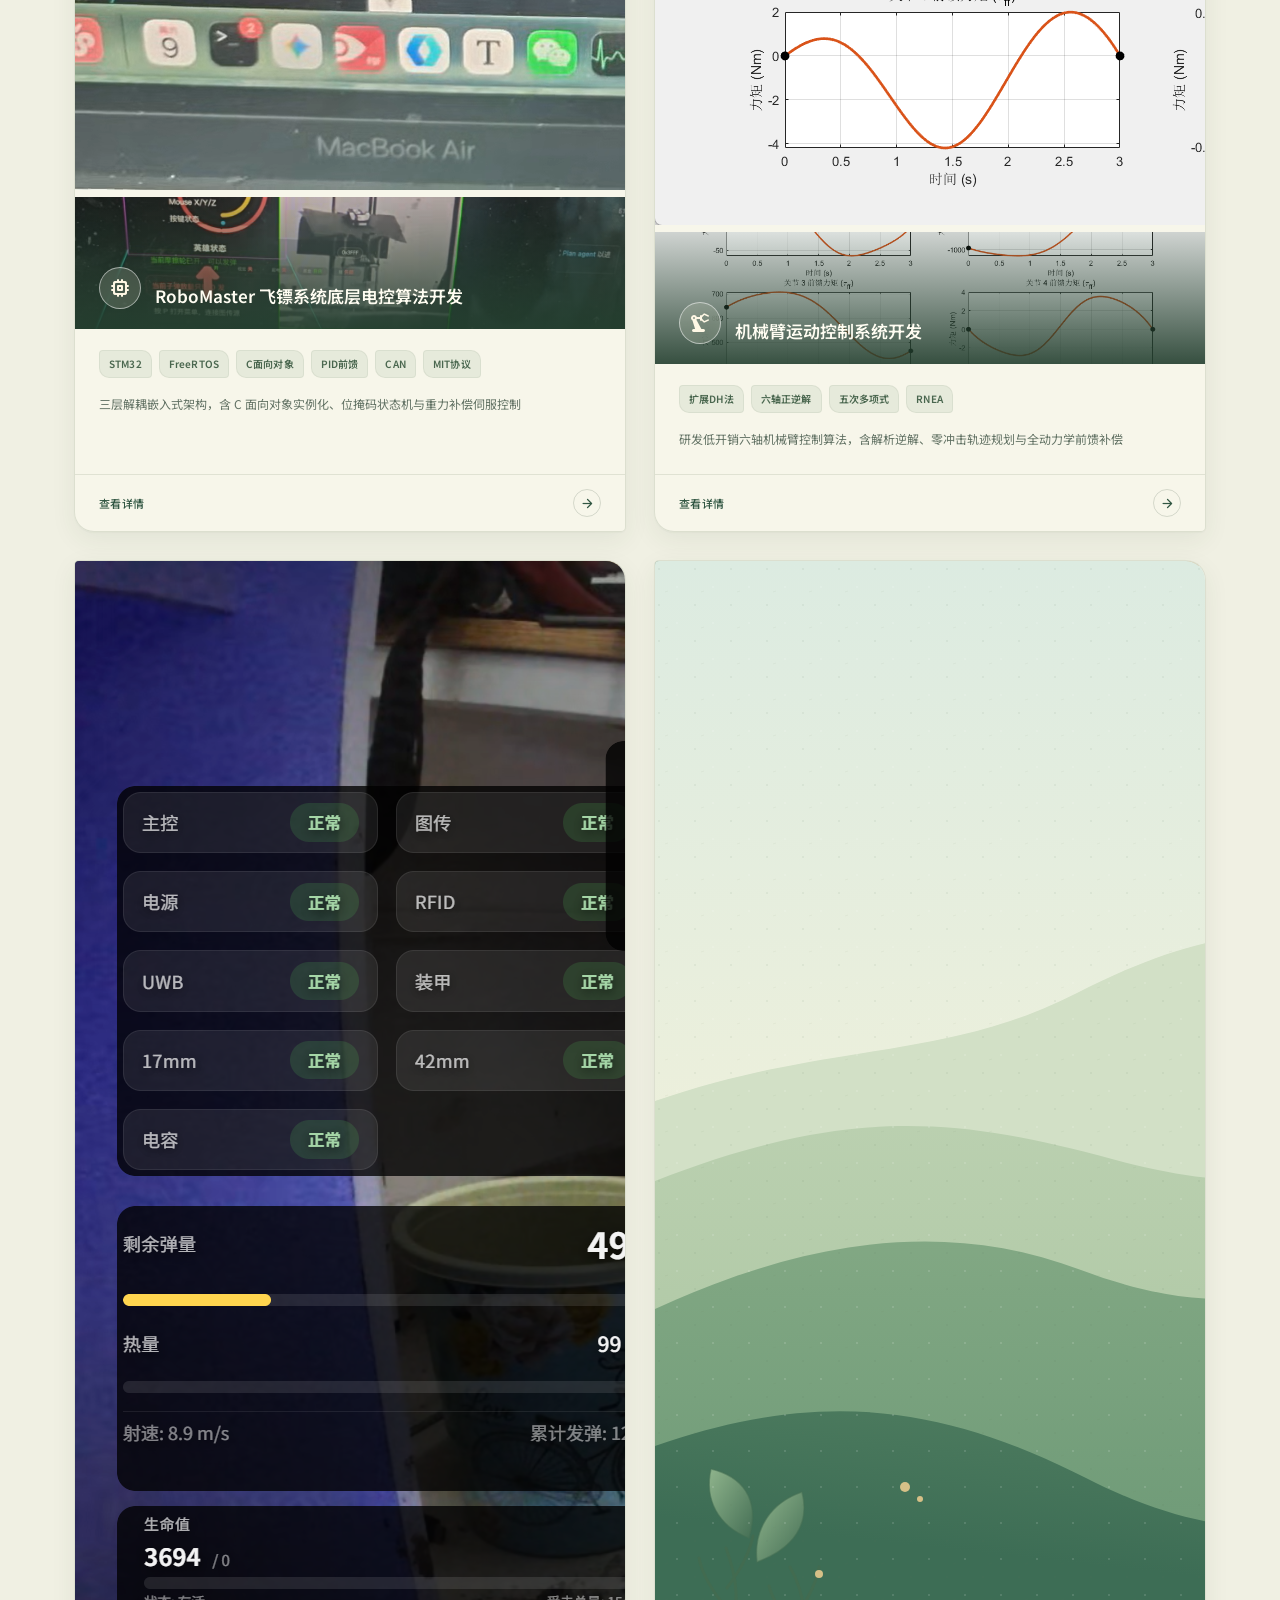
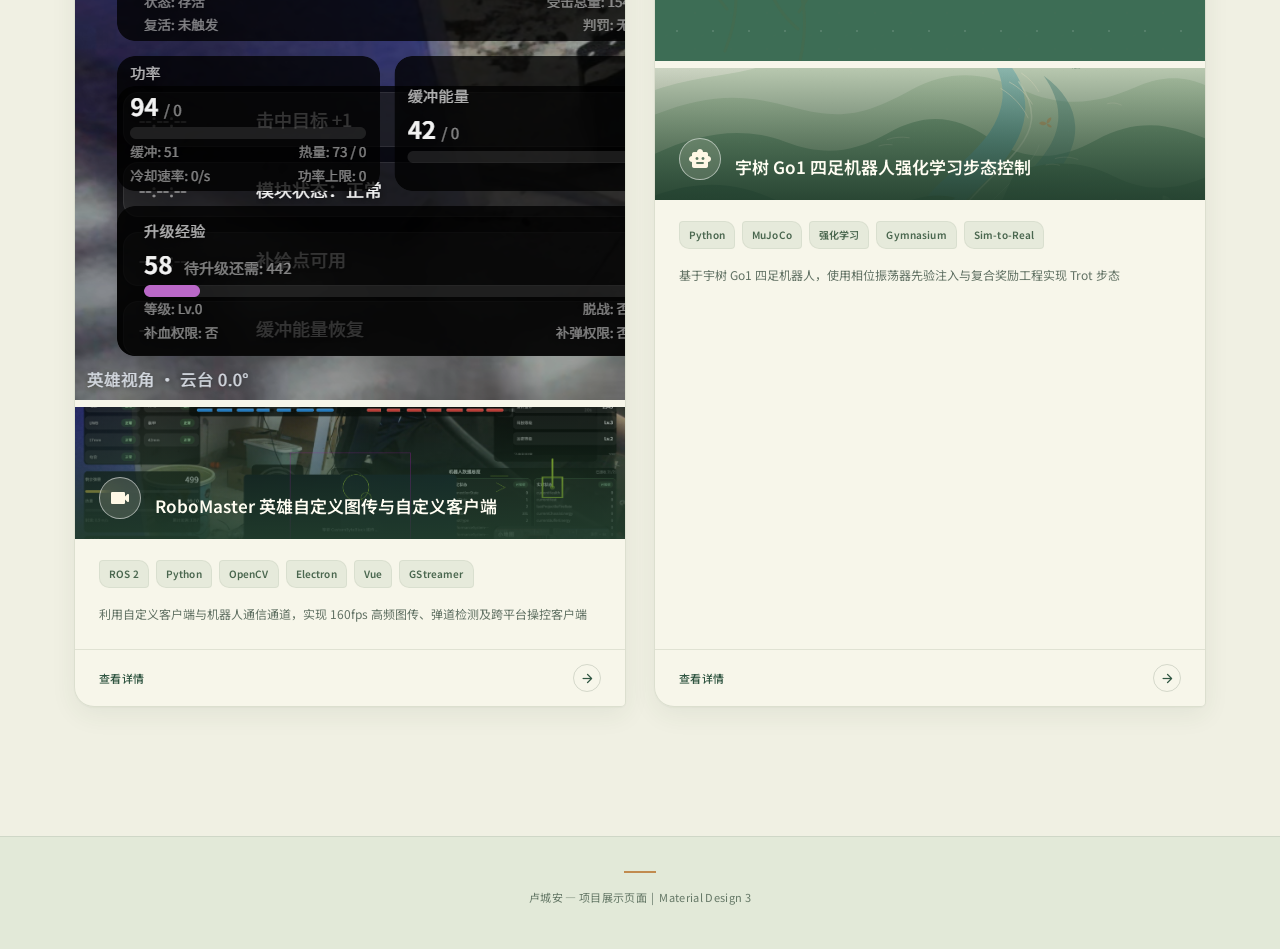
==== commit 7636f5f3: "Add lazy project previews without changing portfolio content" ====
--- a/index.html
+++ b/index.html
@@ -40,7 +40,8 @@
 
       <!-- 1. 飞镖 -->
       <a class="summary-card" href="project1.html">
-        <div class="summary-card-header">
+      <div class="summary-card-art" aria-hidden="true"><img src="asset/捕捉弹道.png" alt="" loading="lazy" decoding="async"></div>
+              <div class="summary-card-header">
           <div class="summary-card-icon"><span class="material-icons-round">memory</span></div>
           <div class="summary-card-title">RoboMaster 飞镖系统底层电控算法开发</div>
         </div>
@@ -63,7 +64,8 @@
 
       <!-- 2. 机械臂 -->
       <a class="summary-card" href="project2.html">
-        <div class="summary-card-header">
+      <div class="summary-card-art" aria-hidden="true"><img src="asset/前馈力矩演示.png" alt="" loading="lazy" decoding="async"></div>
+              <div class="summary-card-header">
           <div class="summary-card-icon"><span class="material-icons-round">precision_manufacturing</span></div>
           <div class="summary-card-title">机械臂运动控制系统开发</div>
         </div>
@@ -84,7 +86,8 @@
 
       <!-- 3. 英雄 -->
       <a class="summary-card" href="project3.html">
-        <div class="summary-card-header">
+      <div class="summary-card-art" aria-hidden="true"><img src="asset/自定义客户端.png" alt="" loading="lazy" decoding="async"></div>
+              <div class="summary-card-header">
           <div class="summary-card-icon"><span class="material-icons-round">videocam</span></div>
           <div class="summary-card-title">RoboMaster 英雄自定义图传与自定义客户端</div>
         </div>
@@ -107,7 +110,8 @@
 
       <!-- 4. 宇树 -->
       <a class="summary-card" href="project4.html">
-        <div class="summary-card-header">
+      <div class="summary-card-art summary-card-art-video" aria-hidden="true"><video muted loop playsinline preload="none" poster="asset/portfolio-landscape.svg" data-motion-preview><source src="asset/机器狗步姿.mp4" type="video/mp4"></video></div>
+              <div class="summary-card-header">
           <div class="summary-card-icon"><span class="material-icons-round">smart_toy</span></div>
           <div class="summary-card-title">宇树 Go1 四足机器人强化学习步态控制</div>
         </div>
